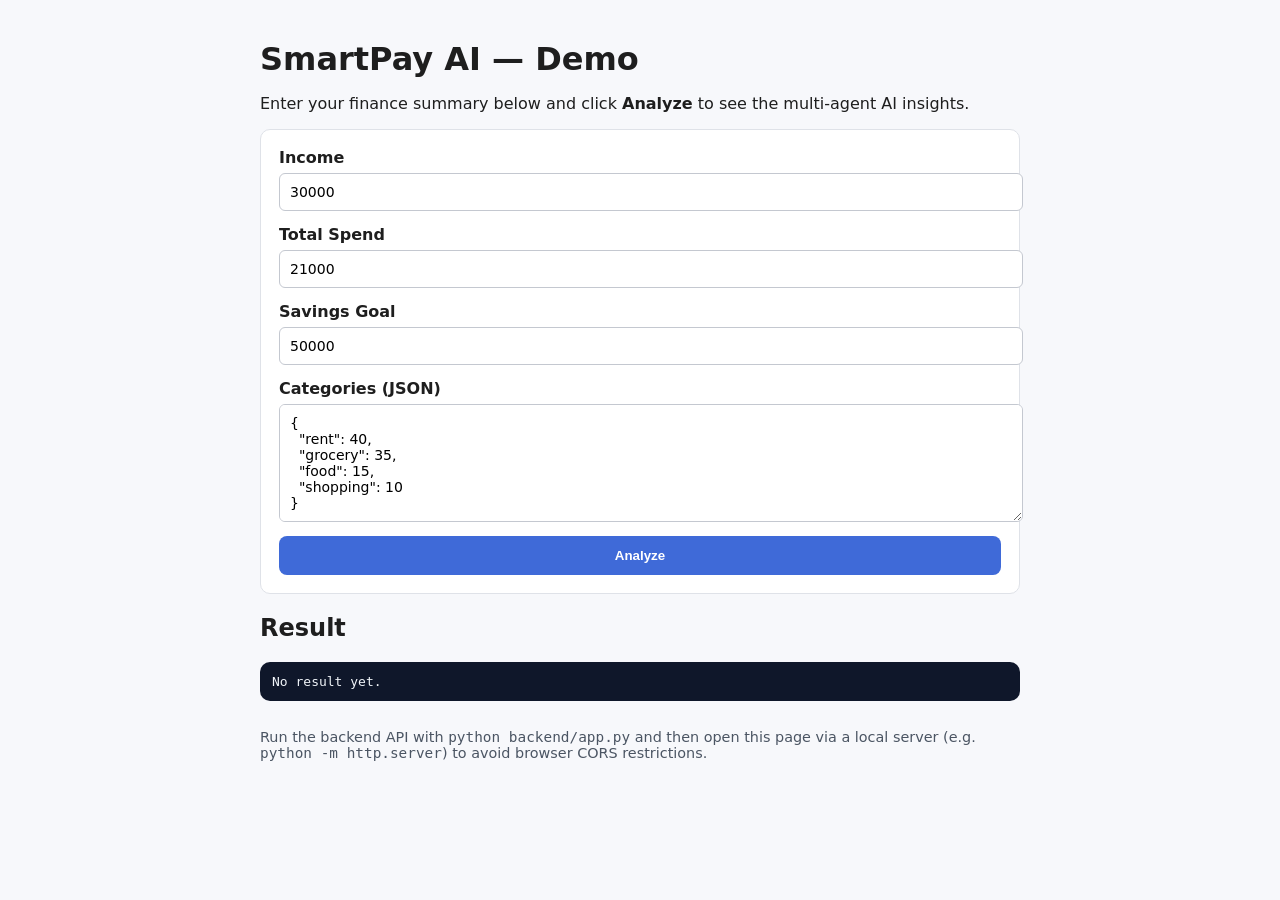
==== frontend/index.html @ b5e4e822 "ic" ====
<!DOCTYPE html>
<html lang="en">
  <head>
    <meta charset="UTF-8" />
    <meta name="viewport" content="width=device-width, initial-scale=1.0" />
    <title>SmartPay AI Demo</title>
    <link rel="stylesheet" href="style.css" />
  </head>
  <body>
    <main>
      <h1>SmartPay AI — Demo</h1>
      <p>
        Enter your finance summary below and click <strong>Analyze</strong> to
        see the multi-agent AI insights.
      </p>

      <form id="analyzeForm">
        <label>
          Income
          <input type="number" id="income" value="30000" required />
        </label>

        <label>
          Total Spend
          <input type="number" id="totalSpend" value="21000" required />
        </label>

        <label>
          Savings Goal
          <input type="number" id="goal" value="50000" required />
        </label>

        <label>
          Categories (JSON)
          <textarea id="categories" rows="6">
{
  "rent": 40,
  "grocery": 35,
  "food": 15,
  "shopping": 10
}
          </textarea>
        </label>

        <button type="submit">Analyze</button>
      </form>

      <section>
        <h2>Result</h2>
        <pre id="result">No result yet.</pre>
      </section>

      <footer>
        <p>
          Run the backend API with <code>python backend/app.py</code> and then
          open this page via a local server (e.g. <code>python -m http.server</code>)
          to avoid browser CORS restrictions.
        </p>
      </footer>
    </main>

    <script src="app.js"></script>
  </body>
</html>
---- frontend/style.css ----
body {
  font-family: system-ui, -apple-system, BlinkMacSystemFont, "Segoe UI", sans-serif;
  margin: 0;
  padding: 0;
  background: #f7f8fb;
  color: #1e1e1e;
}

main {
  max-width: 760px;
  margin: 40px auto;
  padding: 0 24px;
}

h1 {
  margin-bottom: 8px;
}

form {
  display: grid;
  gap: 14px;
  background: #fff;
  border: 1px solid #dfe2e8;
  border-radius: 10px;
  padding: 18px;
}

label {
  display: flex;
  flex-direction: column;
  gap: 6px;
  font-weight: 600;
}

input,
textarea {
  padding: 10px;
  border-radius: 6px;
  border: 1px solid #c4c8d0;
  font-size: 14px;
  font-family: inherit;
  width: 100%;
}

button {
  padding: 12px 18px;
  border-radius: 8px;
  border: none;
  font-weight: 700;
  cursor: pointer;
  background: #3f6ad8;
  color: white;
}

button:hover {
  background: #2e5dc5;
}

pre {
  background: #0f172a;
  color: #f1f5f9;
  padding: 12px;
  border-radius: 10px;
  overflow-x: auto;
}

footer {
  margin-top: 28px;
  font-size: 0.9rem;
  color: #4b5563;
}
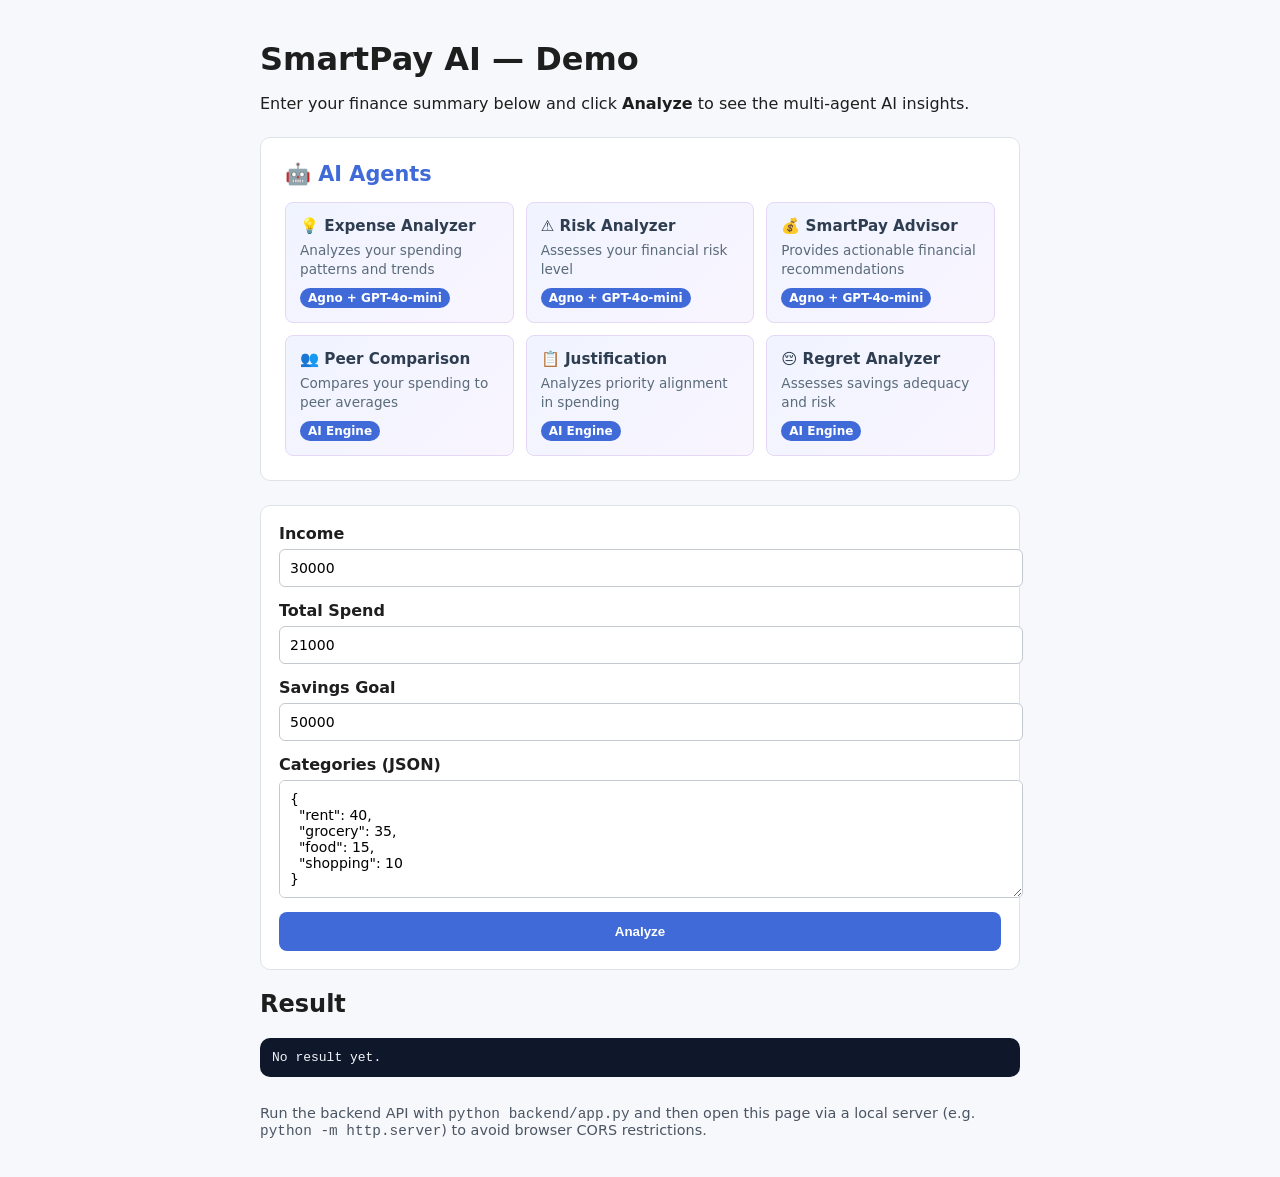
==== commit 97d2b162: "final-edits" ====
--- a/frontend/index.html
+++ b/frontend/index.html
@@ -13,6 +13,43 @@
         Enter your finance summary below and click <strong>Analyze</strong> to
         see the multi-agent AI insights.
       </p>
+
+      <!-- 🤖 AGENTS DISPLAY -->
+      <section class="agents-section">
+        <h2>🤖 AI Agents</h2>
+        <div class="agents-grid">
+          <div class="agent-card">
+            <h3>💡 Expense Analyzer</h3>
+            <p>Analyzes your spending patterns and trends</p>
+            <span class="badge">Agno + GPT-4o-mini</span>
+          </div>
+          <div class="agent-card">
+            <h3>⚠️ Risk Analyzer</h3>
+            <p>Assesses your financial risk level</p>
+            <span class="badge">Agno + GPT-4o-mini</span>
+          </div>
+          <div class="agent-card">
+            <h3>💰 SmartPay Advisor</h3>
+            <p>Provides actionable financial recommendations</p>
+            <span class="badge">Agno + GPT-4o-mini</span>
+          </div>
+          <div class="agent-card">
+            <h3>👥 Peer Comparison</h3>
+            <p>Compares your spending to peer averages</p>
+            <span class="badge">AI Engine</span>
+          </div>
+          <div class="agent-card">
+            <h3>📋 Justification</h3>
+            <p>Analyzes priority alignment in spending</p>
+            <span class="badge">AI Engine</span>
+          </div>
+          <div class="agent-card">
+            <h3>😔 Regret Analyzer</h3>
+            <p>Assesses savings adequacy and risk</p>
+            <span class="badge">AI Engine</span>
+          </div>
+        </div>
+      </section>
 
       <form id="analyzeForm">
         <label>
--- a/frontend/style.css
+++ b/frontend/style.css
@@ -69,3 +69,71 @@
   font-size: 0.9rem;
   color: #4b5563;
 }
+
+/* 🤖 AGENTS SECTION */
+.agents-section {
+  background: #fff;
+  border: 1px solid #dfe2e8;
+  border-radius: 10px;
+  padding: 24px;
+  margin: 24px 0;
+}
+
+.agents-section h2 {
+  margin-top: 0;
+  margin-bottom: 16px;
+  font-size: 1.3rem;
+  color: #3f6ad8;
+}
+
+.agents-grid {
+  display: grid;
+  grid-template-columns: repeat(auto-fit, minmax(200px, 1fr));
+  gap: 12px;
+}
+
+.agent-card {
+  background: linear-gradient(135deg, #f0f4ff 0%, #f9f5ff 100%);
+  border: 1px solid #e5d8f7;
+  border-radius: 8px;
+  padding: 14px;
+  transition: all 0.2s ease;
+}
+
+.agent-card:hover {
+  transform: translateY(-2px);
+  box-shadow: 0 4px 12px rgba(63, 106, 216, 0.1);
+  border-color: #3f6ad8;
+}
+
+.agent-card h3 {
+  margin: 0 0 6px 0;
+  font-size: 0.95rem;
+  color: #2e3e50;
+}
+
+.agent-card p {
+  margin: 0 0 8px 0;
+  font-size: 0.85rem;
+  color: #5a6b7a;
+  line-height: 1.4;
+}
+
+.badge {
+  display: inline-block;
+  background: #3f6ad8;
+  color: white;
+  padding: 3px 8px;
+  border-radius: 12px;
+  font-size: 0.75rem;
+  font-weight: 600;
+}
+
+.badge {
+  background: #3f6ad8;
+}
+
+.agent-card:has(.badge) .badge {
+  background: #3f6ad8;
+}
+
